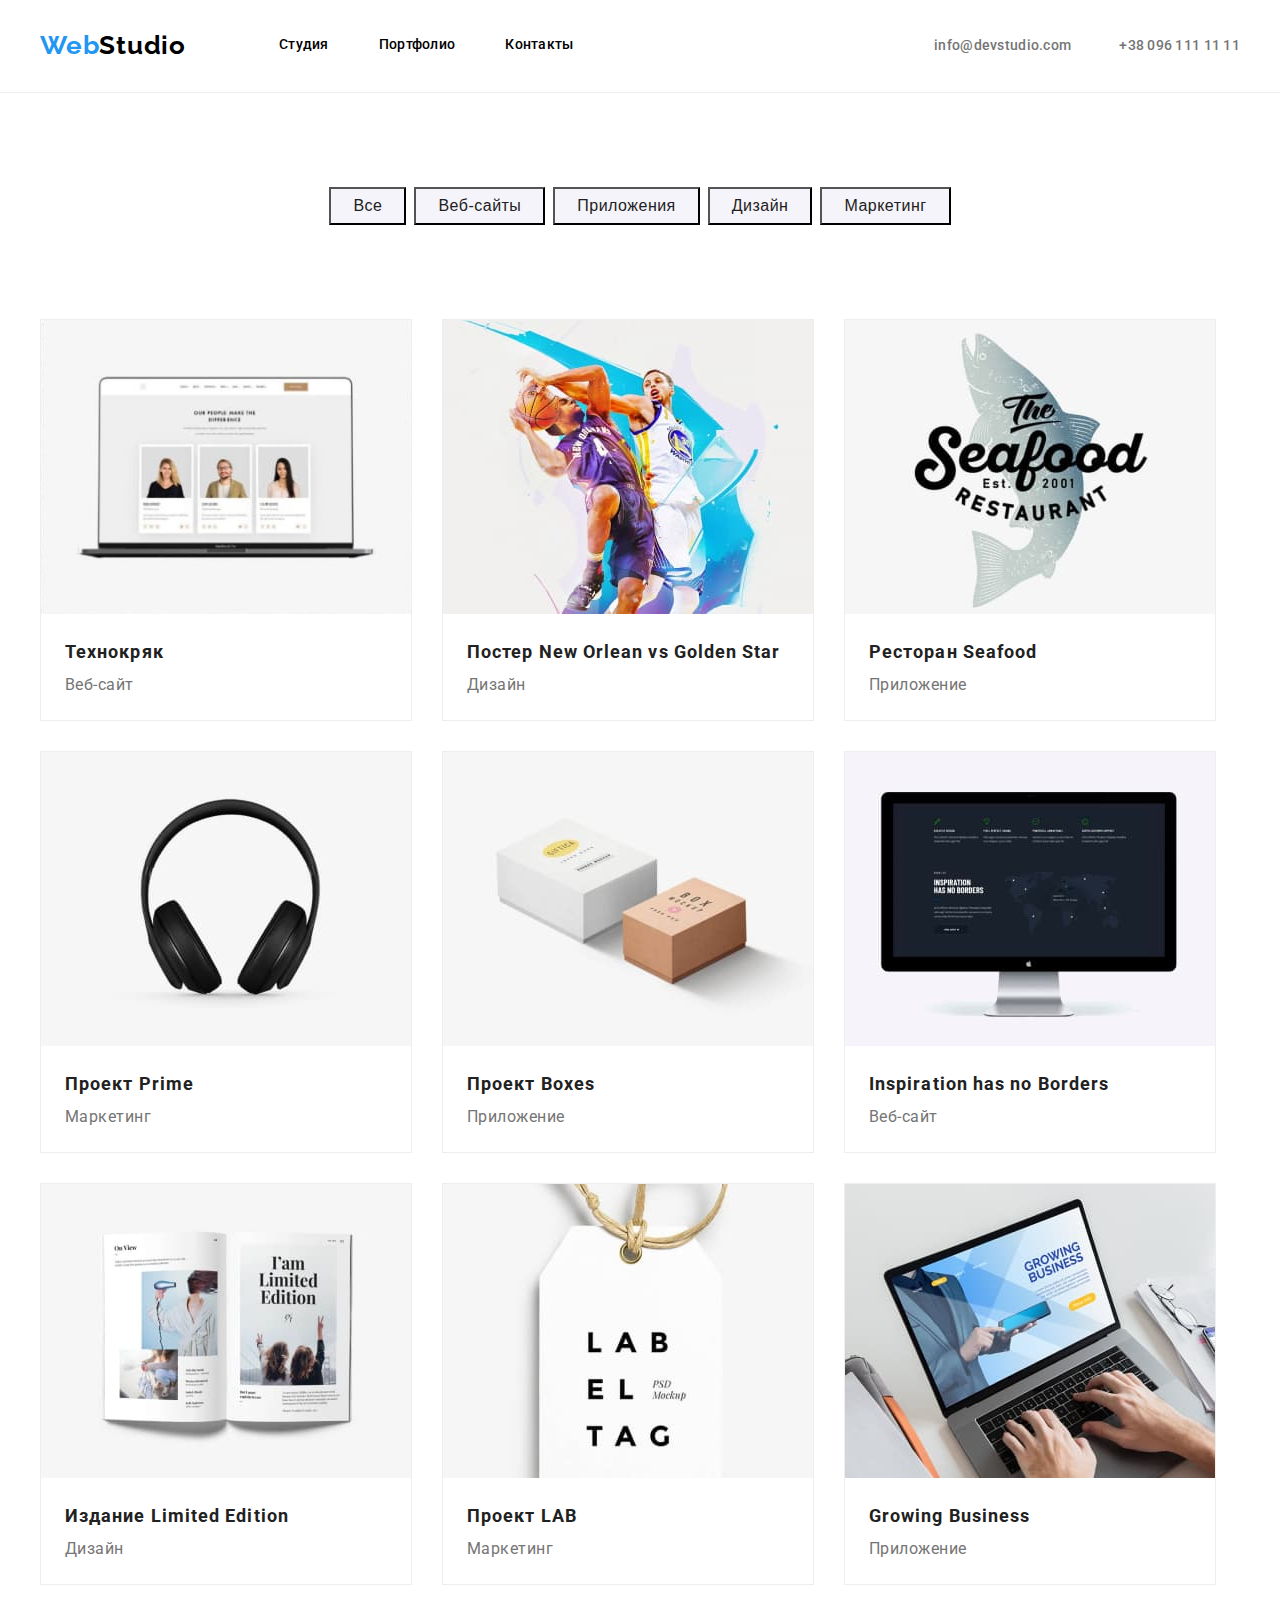
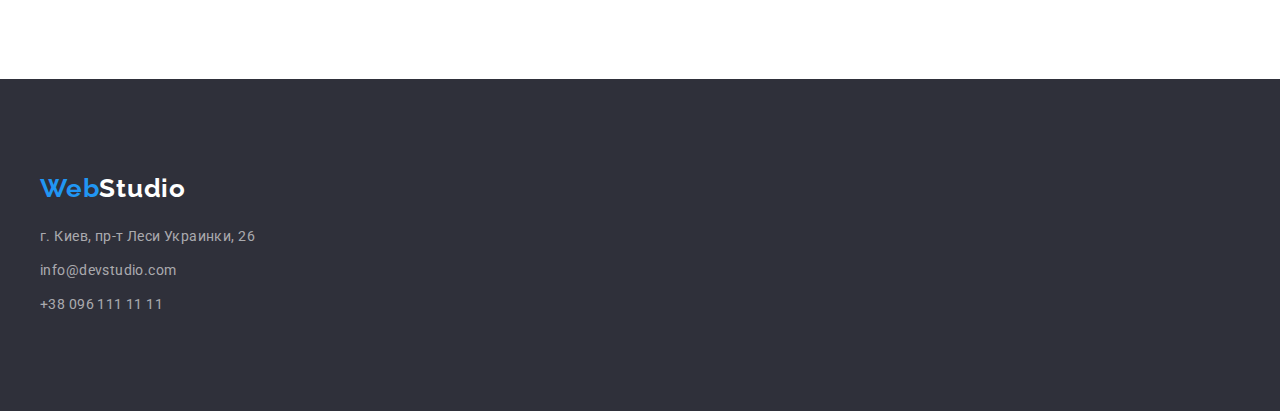
==== portfolio.html @ e9562a9a "+" ====
<!DOCTYPE html>
<html lang="ru">
  <head>
    <meta charset="UTF-8" />
    <meta http-equiv="X-UA-Compatible" content="IE=edge" />
    <meta name="viewport" content="width=device-width, initial-scale=1.0" />
    <title>Портфолио</title>
    <link rel="preconnect" href="https://fonts.gstatic.com" />
    <link
      href="https://fonts.googleapis.com/css2?family=Raleway:wght@700&family=Roboto:wght@400;500;700;900&display=swap"
      rel="stylesheet"
    />
    <link
      rel="preconnect"
      href="https://cdnjs.cloudflare.com/ajax/libs/modern-normalize/1.1.0/modern-normalize.min.css"
    />
    <link rel="stylesheet" href="./css/styles.css" />
  </head>

  <body>
    <!-- header -->
    <header class="header border-bottom">
      <div class="container header-container">
        <nav class="nav">
          <a class="logo" href="./" lang="en"
            ><span class="web-logo">Web</span>Studio</a
          >
          <ul class="menu">
            <li class="menu-item">
              <a class="menu-studio" href="./index.html">Студия</a>
            </li>

            <li class="menu-item">
              <a class="menu-studio" href="./portfolio.html">Портфолио</a>
            </li>

            <li class="menu-item">
              <a class="menu-studio" href="#Контакты">Контакты</a>
            </li>
          </ul>
        </nav>
        <ul class="contacts-list">
          <li>
            <a class="mail-link" href="mailto:info@devstudio.com"
              >info@devstudio.com</a
            >
          </li>
          <li>
            <a class="tel-link" href="tel:+380961111111">+38 096 111 11 11</a>
          </li>
        </ul>
      </div>
    </header>
    <!-- end header -->

    <!--  main   -->
    <main>
      <!-- menu -->
      <section class="section main-menu">
        <div class="container">
          <h1 hidden>Меню портфоліо</h1>
          <ul class="menu-portfolio">
            <li class="menu-portfolio-item">
              <button class="button-portfolio" type="button">Все</button>
            </li>
            <li class="menu-portfolio-item">
              <button class="button-portfolio" type="button">Веб-сайты</button>
            </li>
            <li class="menu-portfolio-item">
              <button class="button-portfolio" type="button">Приложения</button>
            </li>
            <li class="menu-portfolio-item">
              <button class="button-portfolio" type="button">Дизайн</button>
            </li>
            <li class="menu-portfolio-item">
              <button class="button-portfolio" type="button">Маркетинг</button>
            </li>
          </ul>
        </div>
      </section>
      <!-- end menu -->

      <!-- portfolio -->
      <section class="section container">
        <h2 hidden>Портфоліо</h2>
        <ul class="portfolio">
          <li class="portfolio-item">
            <a class="img-portfolio" href="./">
              <img
                src="./images/portfolio/portfolio-img-1.jpg"
                alt="Веб-сайт"
                width="370"
                height="294"
              />
              <div class="portfolio-padding">
                <h3 class="name-portfolio-link">Технокряк</h3>
                <p class="work-definition">Веб-сайт</p>
              </div>
            </a>
          </li>
          <li class="portfolio-item">
            <a class="img-portfolio" href="./">
              <img
                src="./images/portfolio/portfolio-img-2.jpg"
                alt="Постер"
                width="370"
                height="294"
              />
              <div class="portfolio-padding">
                <h3 class="name-portfolio-link">
                  Постер <span lang="en">New Orlean vs Golden Star</span>
                </h3>
                <p class="work-definition">Дизайн</p>
              </div>
            </a>
          </li>
          <li class="portfolio-item">
            <a class="img-portfolio" href="./">
              <img
                src="./images/portfolio/portfolio-img-3.jpg"
                alt="Приложение"
                width="370"
                height="294"
              />
              <div class="portfolio-padding">
                <h3 class="name-portfolio-link">
                  Ресторан <span lang="en">Seafood</span>
                </h3>
                <p class="work-definition">Приложение</p>
              </div>
            </a>
          </li>
          <li class="portfolio-item">
            <a class="img-portfolio" href="./">
              <img
                src="./images/portfolio/portfolio-img-4.jpg"
                alt="Наушники"
                width="370"
                height="294"
              />
              <div class="portfolio-padding">
                <h3 class="name-portfolio-link">
                  Проект <span lang="en">Prime</span>
                </h3>
                <p class="work-definition">Маркетинг</p>
              </div>
            </a>
          </li>
          <li class="portfolio-item">
            <a class="img-portfolio" href="./">
              <img
                src="./images/portfolio/portfolio-img-5.jpg"
                alt="Приложение"
                width="370"
                height="294"
              />
              <div class="portfolio-padding">
                <h3 class="name-portfolio-link">
                  Проект <span lang="en">Boxes</span>
                </h3>
                <p class="work-definition">Приложение</p>
              </div>
            </a>
          </li>
          <li class="portfolio-item">
            <a class="img-portfolio" href="./">
              <img
                src="./images/portfolio/portfolio-img-6.jpg"
                alt="Веб-сайт"
                width="370"
                height="294"
              />
              <div class="portfolio-padding">
                <h3 class="name-portfolio-link" lang="en">
                  Inspiration has no Borders
                </h3>
                <p class="work-definition">Веб-сайт</p>
              </div>
            </a>
          </li>
          <li class="portfolio-item">
            <a class="img-portfolio" href="./">
              <img
                src="./images/portfolio/portfolio-img-7.jpg"
                alt="Издание"
                width="370"
                height="294"
              />
              <div class="portfolio-padding">
                <h3 class="name-portfolio-link">
                  Издание <span lang="en">Limited Edition</span>
                </h3>
                <p class="work-definition">Дизайн</p>
              </div>
            </a>
          </li>
          <li class="portfolio-item">
            <a class="img-portfolio" href="./">
              <img
                src="./images/portfolio/portfolio-img-8.jpg"
                alt="Проект"
                width="370"
                height="294"
              />
              <div class="portfolio-padding">
                <h3 class="name-portfolio-link">
                  Проект <span lang="en">LAB</span>
                </h3>
                <p class="work-definition">Маркетинг</p>
              </div>
            </a>
          </li>
          <li class="portfolio-item">
            <a class="img-portfolio" href="./">
              <img
                src="./images/portfolio/portfolio-img-9.jpg"
                alt="Приложение"
                width="370"
                height="294"
              />
              <div class="portfolio-padding">
                <h3 class="name-portfolio-link" lang="en">Growing Business</h3>
                <p class="work-definition">Приложение</p>
              </div>
            </a>
          </li>
        </ul>
      </section>
      <!-- end portfolio -->
    </main>
    <!-- footer -->
    <footer class="footer">
      <div class="container section">
        <div class="margin-footer">
          <a class="logo" href="./" lang="en"
            ><span class="web-logo">Web</span
            ><span class="white-Studio">Studio</span></a
          >
        </div>

        <address id="Контакты">
          <ul class="contacts">
            <li class="contacts-item">
              <a class="target" href="https://goo.gl/maps/8Pakx56sfDg3WoJN7"
                >г. Киев, пр-т Леси Украинки, 26</a
              >
            </li>
            <li class="contacts-item">
              <a class="mail-contacts" href="mailto:info@devstudio.com"
                >info@devstudio.com</a
              >
            </li>
            <li class="contacts-item">
              <a class="tel-contacts" href="tel:+380961111111"
                >+38 096 111 11 11</a
              >
            </li>
          </ul>
        </address>
      </div>
    </footer>
  </body>
</html>
---- css/styles.css ----
:root {
  /* color */
  --body-background-color: #ffffff;
  --body-color: #757575;
  --color-header: #2196f3;
  --logo: #000000;
  --web-logo: #2196f3;
  /* color-logo (hover,focus) */
  --color-logo: #2196f3;
  /* end-logo-color */
  --menu-studio: #000000;
  --hero-one: #757575;
  --hero-one-background-color: #2f303a;
  --hero-title: #ffffff;
  --button-hero: #ffffff;
  --button-hero-background-color: #2196f3;
  --benefits-title: #212121;
  --two-title: #212121;
  --comande-background-color: #f5f4fa;
  --name-title: #212121;
  --work-title: #757575;
  --footer-background-color: #2f303a;
  --white-Studio: #ffffff;
  --contacts-list: rgba(255, 255, 255, 0.6);
  --contacts-list-hfa: #ffffff;
  --button-portfolio: #212121;
  --button-portfolio-background: #f5f4fa;
  --button-portfolio-hf-background: #2196f3;
  --button-portfolio-hf: #ffffff;
  --name-portfolio-link: #212121;
  --work-definition: #757575;
  --background-color-comande: #ffffff;
}
h1,
h2,
h3,
h4,
h5,
h6,
p {
  margin-top: 0;
  margin-bottom: 0;
}

ul,
ol {
  margin-top: 0;
  margin-bottom: 0;
  padding-left: 0;
}

img {
  display: block;
}

body {
  background-color: var(--body-background-color);
  font-family: Roboto, sans-serif;
  color: var(--body-color);
  margin: 0px;
}

.container {
  width: 1200px;
  margin: auto;
  padding-left: 15px;
  padding-right: 15px;
}
.section {
  padding-top: 94px;
  padding-bottom: 94px;
}
/* -- header page 1-- */
.header {
  padding-top: 30px;
  padding-bottom: 31px;
}
.header-container {
  display: flex;
  align-items: center;
}
.border-bottom {
  border-bottom: 1px solid #eeeeee;
}
.logo {
  font-family: Raleway, sans-serif;
  font-weight: 700;
  font-size: 26px;
  line-height: 1.19;
  /* identical to box height */
  letter-spacing: 0.03em;
  color: var(--logo);
  text-decoration: none;
  margin-right: 93px;
}

.logo:hover,
.logo:focus {
  color: var(--color-logo);
}

.web-logo {
  color: var(--web-logo);
}

.nav {
  display: flex;
  align-items: center;
}

.menu {
  font-weight: 500;
  font-size: 14px;
  line-height: 1.14;
  letter-spacing: 0.02em;
  list-style: none;
  display: flex;
}

.menu-item:not(:last-child) {
  margin-right: 50px;
}

.menu-studio {
  text-decoration: none;
  color: var(--menu-studio);
}

.menu-studio:hover,
.menu-studio:focus,
.menu-studio:active {
  color: var(--color-header);
}

.contacts-list {
  font-weight: 500;
  font-size: 14px;
  line-height: 1.23;
  letter-spacing: 0.02em;
  list-style: none;
  display: flex;
  margin-left: auto;
}

.mail-link {
  margin-right: 48px;
}

.mail-link,
.tel-link {
  color: var(--hero-one);
  text-decoration: none;
}

.mail-link:hover,
.mail-link:focus,
.tel-link:hover,
.tel-link:focus {
  color: var(--color-header);
}

/* -- end header -- */

/* main */
/* hero */
.hero-one {
  background-color: var(--hero-one-background-color);
  text-align: center;
  padding-top: 206px;
  padding-bottom: 200px;
}

.hero-title {
  font-weight: 900;
  font-size: 44px;
  line-height: 1.36;
  text-align: center;
  letter-spacing: 0.06em;
  text-transform: uppercase;
  color: var(--hero-title);
  margin-bottom: 30px;
}

.button-hero {
  width: 200px;
  height: 50px;
  font-weight: 700;
  font-size: 16px;
  line-height: 1.88;
  letter-spacing: 0.06em;
  color: var(--button-hero);
  cursor: pointer;
  background-color: var(--button-hero-background-color);
  border: 4px;
}

/* end hero */

/* benefits */
.benefits {
  padding-bottom: 0px;
}

.benefits-list {
  list-style: none;
  display: flex;
}

.benefits-item:not(:last-child) {
  margin-right: 67px;
}

.benefits-title {
  font-weight: 700;
  font-size: 14px;
  line-height: 1.14;
  letter-spacing: 0.03em;
  text-transform: uppercase;
  color: var(--benefits-title);
}

.description {
  font-family: Roboto;
  font-weight: 400;
  font-size: 14px;
  line-height: 1.71;
  letter-spacing: 0.03em;
  margin-top: 10px;
}
/* end benefits */

/* Чем мы занимаемся */

.two-title {
  font-weight: 700;
  font-size: 36px;
  line-height: 1.16;
  text-align: center;
  letter-spacing: 0.03em;
  color: var(--two-title);
}
.when {
  margin-bottom: 42px;
}

.When-gob {
  list-style: none;
  display: flex;
}

.When-gob-item:not(:last-child) {
  margin-right: 30px;
}

/* Наша команда */
.comande {
  background-color: var(--comande-background-color);
}

.big {
  margin-bottom: 50px;
}
.comande-img {
  list-style: none;
  display: flex;
  flex-wrap: wrap;
  margin-left: -30px;
  margin-top: -30px;
}

.comande-img-item {
  margin-left: 30px;
  margin-top: 30px;
}

.background-color-comande {
  background-color: var(--background-color-comande);
  padding-top: 30px;
  padding-bottom: 30px;
}

.name-title {
  font-weight: 500;
  font-size: 16px;
  line-height: 1.26;
  letter-spacing: 0.03em;
  text-align: center;
  color: var(--name-title);
  margin-bottom: 10px;
}

.work-title {
  font-weight: 400;
  font-size: 16px;
  line-height: 19px;
  letter-spacing: 0.03em;
  text-align: center;
  color: var(--work-title);
}
/* end main */

/* footer */
.footer {
  background-color: var(--footer-background-color);
}
.white-Studio {
  color: var(--white-Studio);
}
.margin-footer {
  margin-bottom: 20px;
}

.contacts {
  list-style: none;
  font-family: Roboto, sans-serif;
}

.contacts-item:not(:last-child) {
  margin-bottom: 9px;
}

.target,
.mail-contacts,
.tel-contacts {
  font-style: normal;
  font-weight: 400;
  font-size: 14px;
  line-height: 1.8;
  letter-spacing: 0.03em;
  color: var(--contacts-list);
  text-decoration: none;
}

.target:hover,
.target:focus,
.target:active,
.mail-contacts:hover,
.mail-contacts:focus,
.mail-contacts:active,
.tel-contacts:hover,
.tel-contacts:focus,
.tel-contacts:active {
  color: var(--contacts-list-hfa);
}

/* end page-1*/

/* page-2 */

/* main */
/* menu */

.main-menu {
  padding-bottom: 0px;
}

.menu-portfolio {
  list-style: none;
  display: flex;
  justify-content: center;
}

.menu-portfolio-item:not(:last-child) {
  margin-right: 8px;
}

.button-portfolio {
  height: 38px;

  font-weight: 500;
  font-size: 16px;
  line-height: 1.62;
  text-align: center;
  letter-spacing: 0.03em;
  color: var(--button-portfolio);
  cursor: pointer;
  background-color: var(--button-portfolio-background);
  border: 1 px solid #000000;
  padding-left: 22px;
  padding-right: 22px;
}

.button-portfolio:hover,
.button-portfolio:focus {
  background-color: var(--button-portfolio-hf-background);
  color: var(--button-portfolio-hf);
}
/* end menu */

/* portfolio */
.portfolio {
  list-style: none;
  display: flex;
  flex-wrap: wrap;
  margin-left: -30px;
  margin-top: -30px;
}
.portfolio-item {
  margin-left: 30px;
  margin-top: 30px;
  border: 1px dashed #eeeeee;
  border-style: solid;
}

.img-portfolio {
  text-decoration: none;
}
.portfolio-padding {
  padding-top: 20px;
  padding-bottom: 20px;
  padding-left: 24px;
}

.name-portfolio-link {
  font-weight: 700;
  font-size: 18px;
  line-height: 2;
  letter-spacing: 0.06em;
  color: var(--name-portfolio-link);
}

.work-definition {
  font-weight: 400;
  font-size: 16px;
  line-height: 1.87;
  letter-spacing: 0.03em;
  color: var(--work-definition);
}
/* end portfolio */
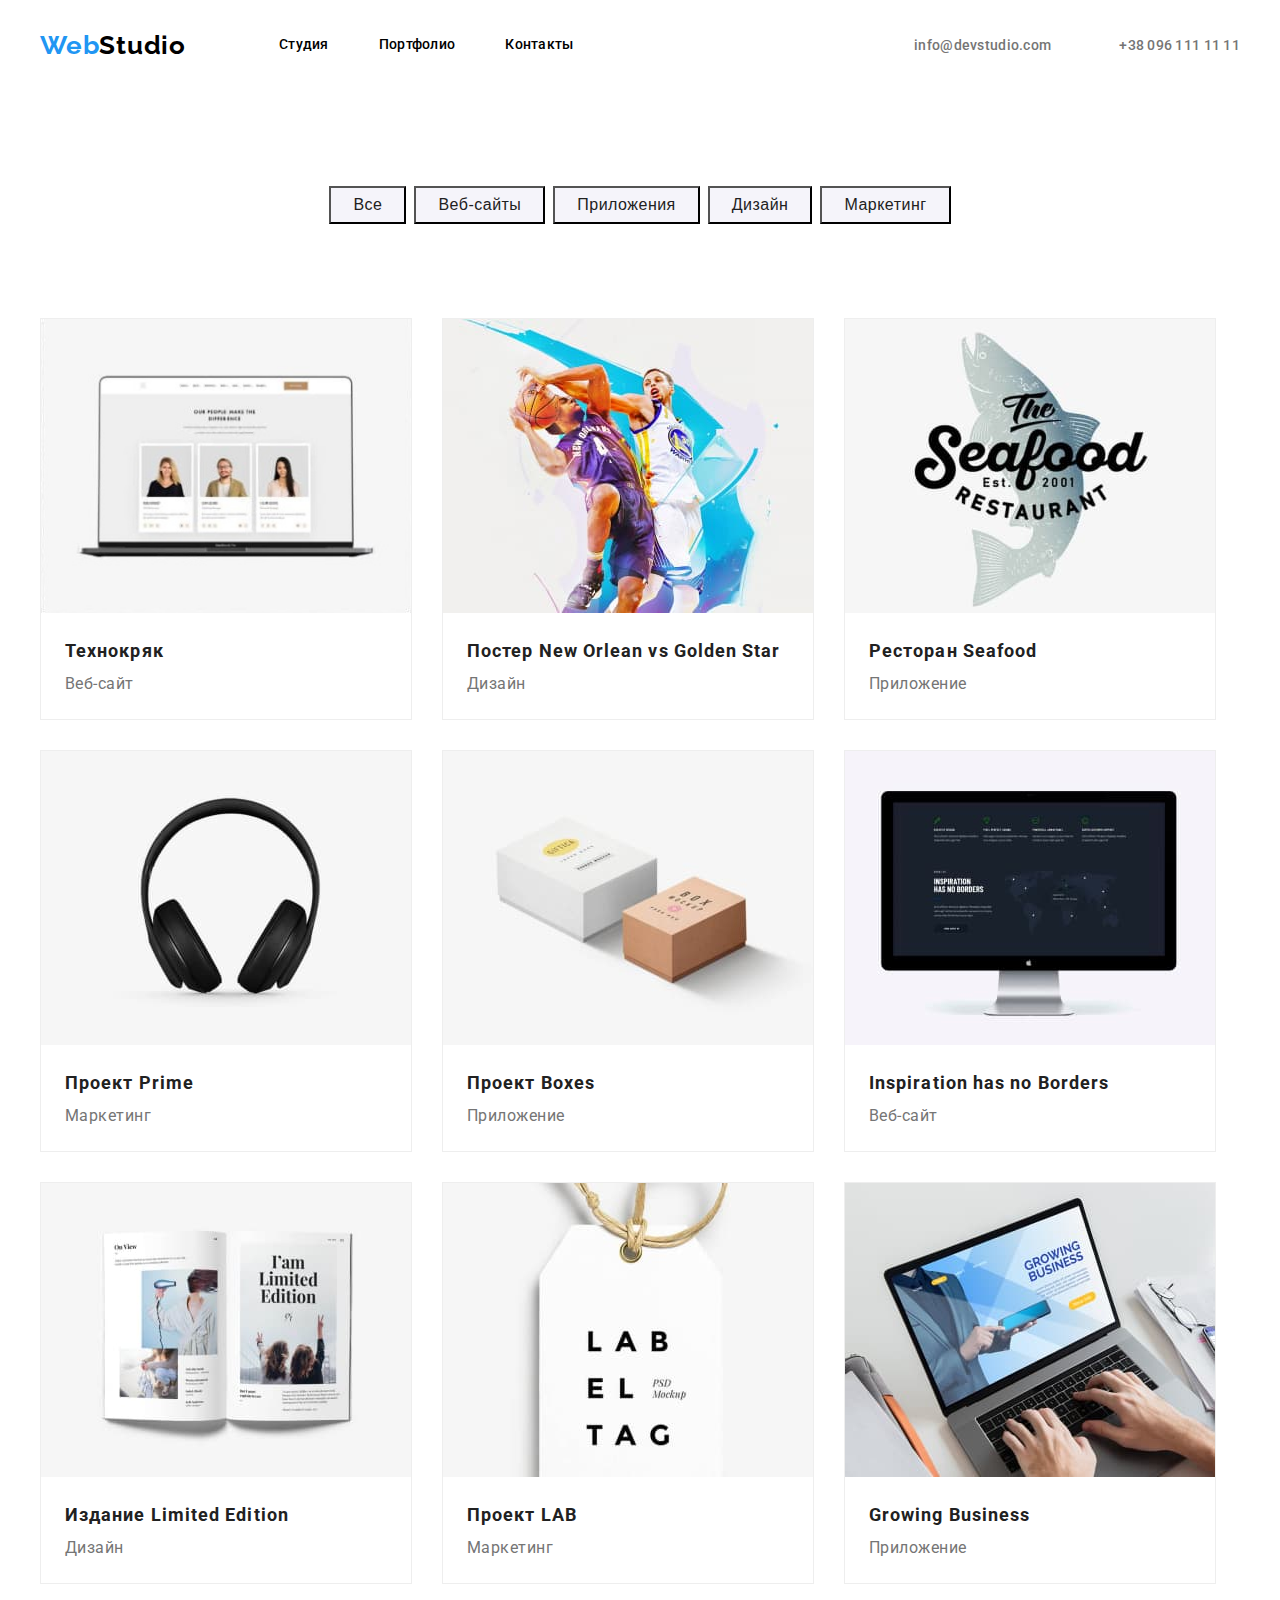
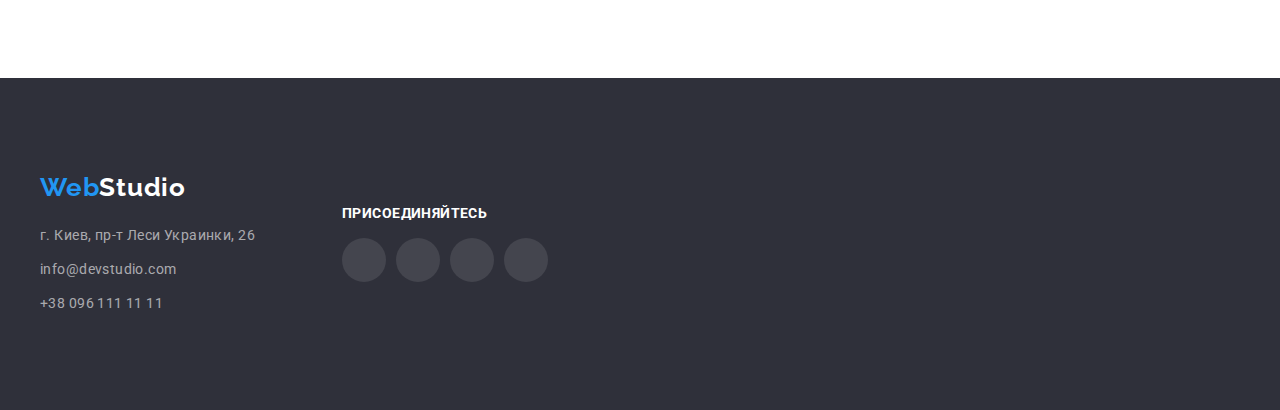
==== commit 86f1f192: "+" ====
--- a/portfolio.html
+++ b/portfolio.html
@@ -19,12 +19,12 @@
 
   <body>
     <!-- header -->
-    <header class="header border-bottom">
+    <header class="header">
       <div class="container header-container">
         <nav class="nav">
-          <a class="logo" href="./" lang="en"
-            ><span class="web-logo">Web</span>Studio</a
-          >
+          <a class="logo logo-margin" href="./" lang="en"
+            ><span class="web-logo">Web</span>Studio
+          </a>
           <ul class="menu">
             <li class="menu-item">
               <a class="menu-studio" href="./index.html">Студия</a>
@@ -40,12 +40,24 @@
           </ul>
         </nav>
         <ul class="contacts-list">
-          <li>
+          <li class="icon-list">
+            <div>
+            <a href="" class="icon-icon">
+              <svg class="envelope-class">
+                <use href="./images/icon/sprite.svg#envelope-hover"></use>
+              </svg>
+            </div>
             <a class="mail-link" href="mailto:info@devstudio.com"
               >info@devstudio.com</a
             >
           </li>
-          <li>
+          <li class="icon-list">
+            <div>
+            <a href="" class="icon-icon">
+              <svg class="smartphone-class">
+                <use href="./images/icon/sprite.svg#smartphone"></use>
+              </svg>
+            </div>
             <a class="tel-link" href="tel:+380961111111">+38 096 111 11 11</a>
           </li>
         </ul>
@@ -230,33 +242,68 @@
     </main>
     <!-- footer -->
     <footer class="footer">
-      <div class="container section">
-        <div class="margin-footer">
-          <a class="logo" href="./" lang="en"
-            ><span class="web-logo">Web</span
-            ><span class="white-Studio">Studio</span></a
-          >
+      <div class="container section footer-container">
+        <div class="">
+          <div class="margin-footer">
+            <a class="logo" href="./" lang="en"
+              ><span class="web-logo">Web</span
+              ><span class="white-Studio">Studio</span></a
+            >
+          </div>
+
+          <address id="Контакты">
+            <ul class="contacts">
+              <li class="contacts-item">
+                <a class="target" href="https://goo.gl/maps/8Pakx56sfDg3WoJN7"
+                  >г. Киев, пр-т Леси Украинки, 26</a
+                >
+              </li>
+              <li class="contacts-item">
+                <a class="mail-contacts" href="mailto:info@devstudio.com"
+                  >info@devstudio.com</a
+                >
+              </li>
+              <li class="contacts-item">
+                <a class="tel-contacts" href="tel:+380961111111"
+                  >+38 096 111 11 11</a
+                >
+              </li>
+            </ul>
+          </address>
         </div>
-
-        <address id="Контакты">
-          <ul class="contacts">
-            <li class="contacts-item">
-              <a class="target" href="https://goo.gl/maps/8Pakx56sfDg3WoJN7"
-                >г. Киев, пр-т Леси Украинки, 26</a
-              >
-            </li>
-            <li class="contacts-item">
-              <a class="mail-contacts" href="mailto:info@devstudio.com"
-                >info@devstudio.com</a
-              >
-            </li>
-            <li class="contacts-item">
-              <a class="tel-contacts" href="tel:+380961111111"
-                >+38 096 111 11 11</a
-              >
+        <div class="join">  
+          <h3 class="footer-h-three">присоединяйтесь</h3>
+          <ul class="footer-icon-list">
+            <li class="footer-icon-item">
+              <a href="" class="footer-icons">
+                <svg class="footer-icon-class">
+                  <use href="./images/icon/sprite.svg#instagram"></use>
+                </svg>
+              </a>
+            </li>
+            <li class="footer-icon-item">
+              <a href="" class="footer-icons">
+                <svg class="footer-icon-class">
+                  <use href="./images/icon/sprite.svg#twitter"></use>
+                </svg>
+              </a>
+            </li>
+            <li class="footer-icon-item">
+              <a href="" class="footer-icons">
+                <svg class="footer-icon-class">
+                  <use href="./images/icon/sprite.svg#facebook"></use>
+                </svg>
+              </a>
+            </li>
+            <li class="footer-icon-item">
+              <a href="" class="footer-icons">
+                <svg class="footer-icon-class">
+                  <use href="./images/icon/sprite.svg#linkedin"></use>
+                </svg>
+              </a>
             </li>
           </ul>
-        </address>
+        </div>
       </div>
     </footer>
   </body>
--- a/css/styles.css
+++ b/css/styles.css
@@ -91,6 +91,8 @@
   letter-spacing: 0.03em;
   color: var(--logo);
   text-decoration: none;
+}
+.logo-margin {
   margin-right: 93px;
 }
 
@@ -140,8 +142,33 @@
   list-style: none;
   display: flex;
   margin-left: auto;
-}
-
+  align-items: center;
+  justify-content: center;
+}
+
+.icon-list {
+  display: flex;
+  align-items: center;
+}
+.icon-icon {
+  display: flex;
+  align-items: center;
+  justify-content: center;
+  fill: #757575;
+}
+.envelope-class {
+  width: 16px;
+  height: 12px;
+}
+.smartphone-class {
+  width: 10px;
+  height: 16px;
+}
+
+.icon-icon:hover,
+.icon-icon:focus {
+  fill: #2196f3;
+}
 .mail-link {
   margin-right: 48px;
 }
@@ -150,6 +177,7 @@
 .tel-link {
   color: var(--hero-one);
   text-decoration: none;
+  padding-left: 10px;
 }
 
 .mail-link:hover,
@@ -164,7 +192,7 @@
 /* main */
 /* hero */
 .hero-one {
-  background-color: var(--hero-one-background-color);
+  background-image: url()
   text-align: center;
   padding-top: 206px;
   padding-bottom: 200px;
@@ -206,6 +234,23 @@
   display: flex;
 }
 
+.benefits-item {
+}
+.benefits-item-icon {
+  display: flex;
+  align-items: center;
+  justify-content: center;
+  width: 270px;
+  height: 120px;
+  cursor: unset;
+  background-color: #f5f4fa;
+  fill: #212121;
+  margin-bottom: 30px;
+}
+.benefits-icon-class {
+  width: 70px;
+  height: 70px;
+}
 .benefits-item:not(:last-child) {
   margin-right: 67px;
 }
@@ -271,12 +316,17 @@
 .comande-img-item {
   margin-left: 30px;
   margin-top: 30px;
+  box-shadow: 0px 1px 3px rgba(0, 0, 0, 0.12), 0px 1px 1px rgba(0, 0, 0, 0.14),
+    0px 2px 1px rgba(0, 0, 0, 0.2);
+  border-radius: 0px 0px 4px 4px;
 }
 
 .background-color-comande {
   background-color: var(--background-color-comande);
   padding-top: 30px;
   padding-bottom: 30px;
+  padding-left: 38px;
+  padding-right: 38px;
 }
 
 .name-title {
@@ -296,7 +346,61 @@
   letter-spacing: 0.03em;
   text-align: center;
   color: var(--work-title);
-}
+  margin-bottom: 16px;
+}
+
+.comande-icon-list {
+  display: flex;
+  list-style: none;
+  justify-content: space-between;
+}
+
+.comande-icons {
+  display: flex;
+  align-items: center;
+  justify-content: center;
+  width: 44px;
+  height: 44px;
+  border-radius: 50%;
+  background-color: #ffffff;
+  fill: #afb1b8;
+}
+
+.comande-icons:hover,
+.comande-icons:focus {
+  fill: #ffffff;
+  background-color: #2196f3;
+}
+.comande-icon-class {
+  width: 20px;
+  height: 20px;
+}
+/* Постоянные клиенты */
+.customers-icon-list {
+  display: flex;
+  list-style: none;
+  justify-content: space-between;
+}
+.customers-icons {
+  display: flex;
+  align-items: center;
+  justify-content: center;
+  width: 170px;
+  height: 92px;
+  fill: #afb1b8;
+  border: 1px solid #afb1b8;
+}
+
+.customers-icons:hover,
+.customers-icons:focus {
+  fill: #2196f3;
+  border: 1px solid #2196f3;
+}
+
+.customers-icon-class {
+}
+
+/* end Постоянные клиенты */
 /* end main */
 
 /* footer */
@@ -306,10 +410,19 @@
 .white-Studio {
   color: var(--white-Studio);
 }
+
+.footer-container {
+  display: flex;
+  align-items: center;
+}
+
 .margin-footer {
   margin-bottom: 20px;
-}
-
+  margin-right: 156px;
+}
+
+.logo-margin-footer {
+}
 .contacts {
   list-style: none;
   font-family: Roboto, sans-serif;
@@ -342,7 +455,46 @@
 .tel-contacts:active {
   color: var(--contacts-list-hfa);
 }
-
+.join {
+}
+.footer-h-three {
+  font-weight: 700px;
+  font-size: 14px;
+  line-height: 16px;
+  letter-spacing: 0.03em;
+  text-transform: uppercase;
+  color: #ffffff;
+  margin-bottom: 17px;
+}
+
+.footer-icon-list {
+  display: flex;
+  list-style: none;
+}
+
+.footer-icon-list :not(:last-child) {
+  margin-right: 10px;
+}
+.footer-icons {
+  display: flex;
+  align-items: center;
+  justify-content: center;
+  width: 44px;
+  height: 44px;
+  border-radius: 50%;
+  background: rgba(255, 255, 255, 0.1);
+  fill: #ffffff;
+}
+
+.footer-icons:hover,
+.footer-icons:focus {
+  fill: #ffffff;
+  background-color: #2196f3;
+}
+.footer-icon-class {
+  width: 20px;
+  height: 20px;
+}
 /* end page-1*/
 
 /* page-2 */
@@ -359,9 +511,18 @@
   display: flex;
   justify-content: center;
 }
-
+.menu-portfolio-item :hover,
+.menu-portfolio-item :focus {
+  box-shadow: 0px 3px 1px rgba(0, 0, 0, 0.1), 0px 1px 2px rgba(0, 0, 0, 0.08),
+    0px 2px 2px rgba(0, 0, 0, 0.12);
+}
 .menu-portfolio-item:not(:last-child) {
   margin-right: 8px;
+}
+.portfolio-item :hover,
+.portfolio-item :focus {
+  box-shadow: 0px 1px 1px rgba(0, 0, 0, 0.12), 0px 4px 4px rgba(0, 0, 0, 0.06),
+    1px 4px 6px rgba(0, 0, 0, 0.16);
 }
 
 .button-portfolio {
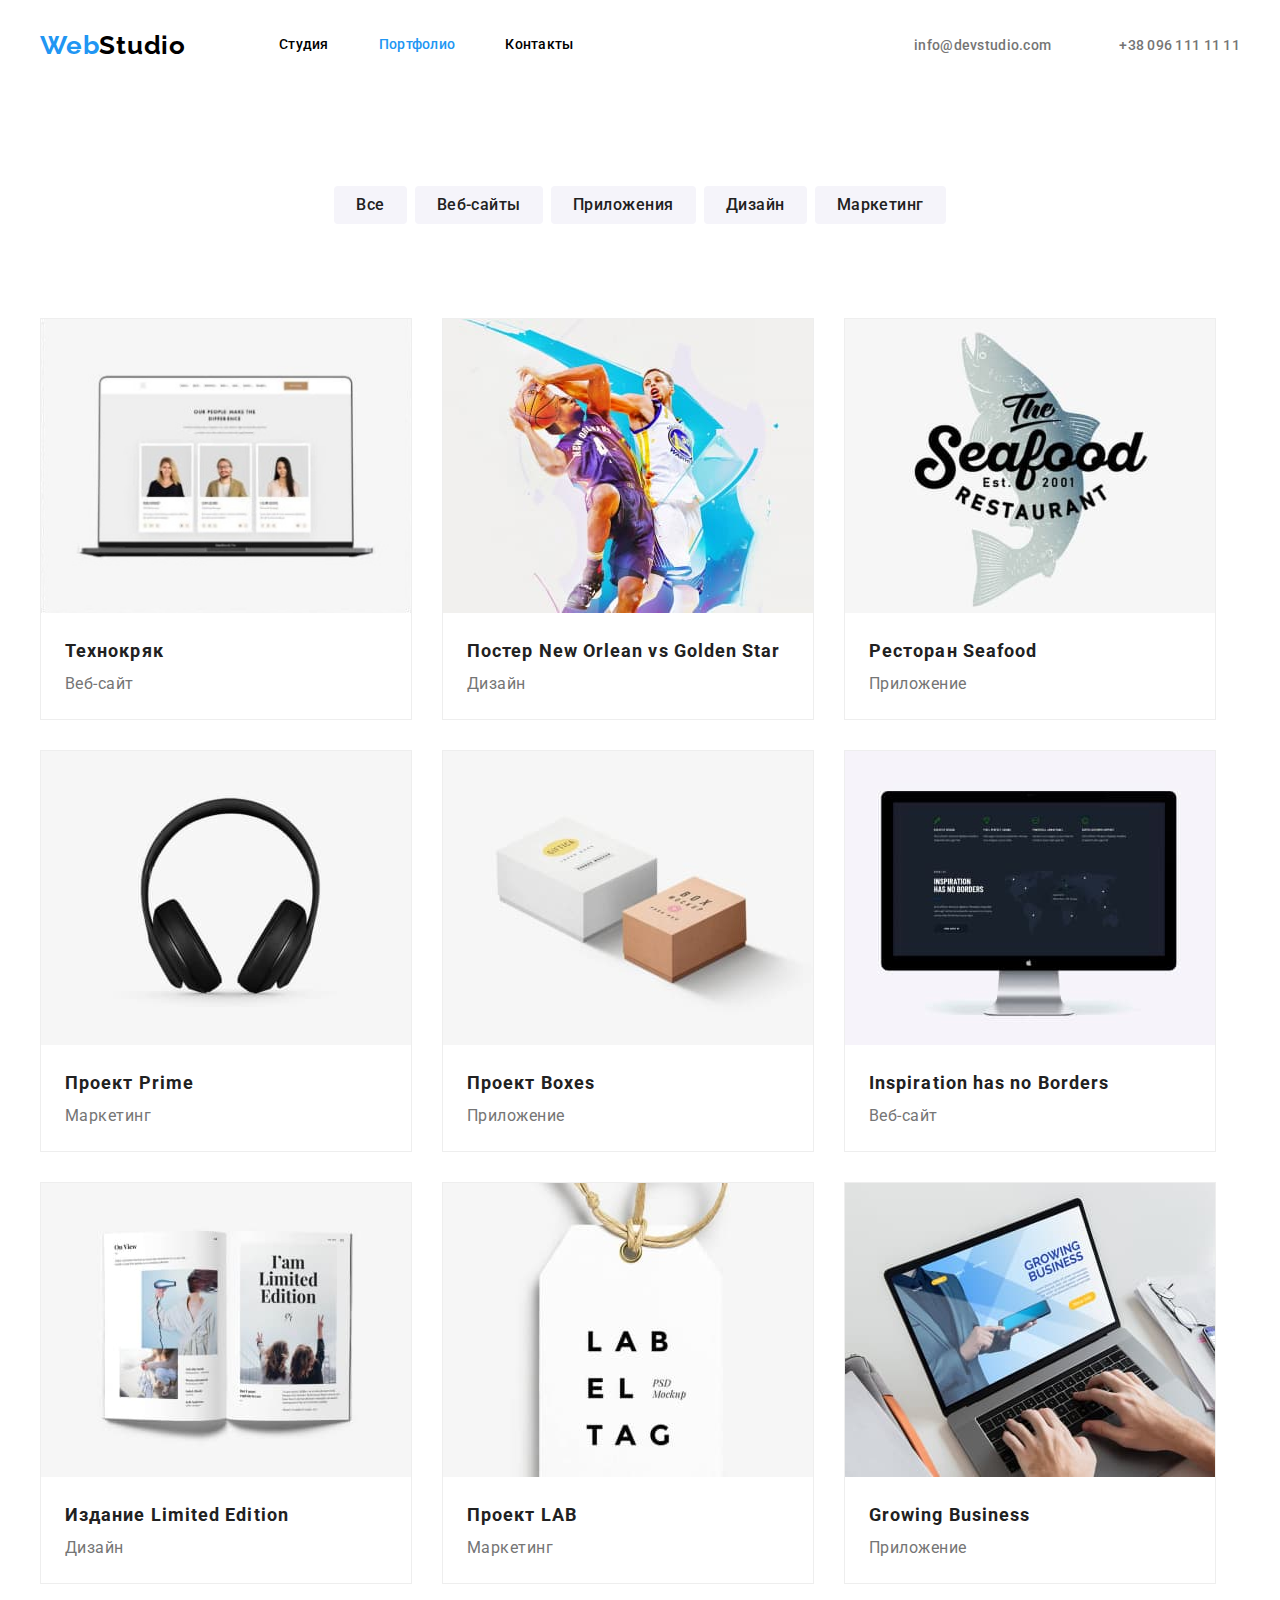
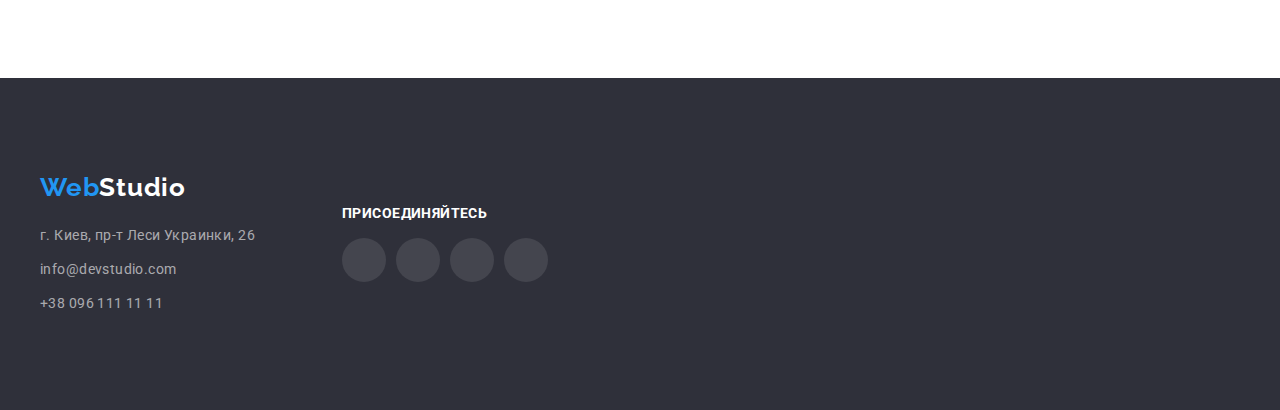
==== commit 785c077f: "+" ====
--- a/portfolio.html
+++ b/portfolio.html
@@ -31,7 +31,7 @@
             </li>
 
             <li class="menu-item">
-              <a class="menu-studio" href="./portfolio.html">Портфолио</a>
+              <a class="menu-studio current" href="./portfolio.html">Портфолио</a>
             </li>
 
             <li class="menu-item">
@@ -271,7 +271,7 @@
             </ul>
           </address>
         </div>
-        <div class="join">  
+        <div class="join">
           <h3 class="footer-h-three">присоединяйтесь</h3>
           <ul class="footer-icon-list">
             <li class="footer-icon-item">
--- a/css/styles.css
+++ b/css/styles.css
@@ -133,7 +133,9 @@
 .menu-studio:active {
   color: var(--color-header);
 }
-
+.menu-studio.current {
+  color: var(--color-header);
+}
 .contacts-list {
   font-weight: 500;
   font-size: 14px;
@@ -192,10 +194,22 @@
 /* main */
 /* hero */
 .hero-one {
-  background-image: url()
+  background-image: linear-gradient(
+      rgba(47, 48, 58, 0.4),
+      rgba(47, 48, 58, 0.4)
+    ),
+    url("./images/hero/hero.jpg");
   text-align: center;
+  align-items: center;
+  background-size: cover;
   padding-top: 206px;
   padding-bottom: 200px;
+  width: 1600px;
+  background: rgba(47, 48, 58, 0.4);
+  border: 1px solid #000000;
+  box-sizing: border-box;
+  box-shadow: 0px 4px 4px rgba(0, 0, 0, 0.25);
+  margin: 0 auto;
 }
 
 .hero-title {
@@ -219,7 +233,8 @@
   color: var(--button-hero);
   cursor: pointer;
   background-color: var(--button-hero-background-color);
-  border: 4px;
+  border: none;
+  border-radius: 4px;
 }
 
 /* end hero */
@@ -262,6 +277,7 @@
   letter-spacing: 0.03em;
   text-transform: uppercase;
   color: var(--benefits-title);
+  margin-bottom: 10px;
 }
 
 .description {
@@ -270,7 +286,6 @@
   font-size: 14px;
   line-height: 1.71;
   letter-spacing: 0.03em;
-  margin-top: 10px;
 }
 /* end benefits */
 
@@ -519,8 +534,8 @@
 .menu-portfolio-item:not(:last-child) {
   margin-right: 8px;
 }
-.portfolio-item :hover,
-.portfolio-item :focus {
+.img-portfolio :hover,
+.img-portfolio :focus {
   box-shadow: 0px 1px 1px rgba(0, 0, 0, 0.12), 0px 4px 4px rgba(0, 0, 0, 0.06),
     1px 4px 6px rgba(0, 0, 0, 0.16);
 }
@@ -528,6 +543,7 @@
 .button-portfolio {
   height: 38px;
 
+  font-family: Roboto;
   font-weight: 500;
   font-size: 16px;
   line-height: 1.62;
@@ -536,7 +552,8 @@
   color: var(--button-portfolio);
   cursor: pointer;
   background-color: var(--button-portfolio-background);
-  border: 1 px solid #000000;
+  border: none;
+  border-radius: 4px;
   padding-left: 22px;
   padding-right: 22px;
 }
